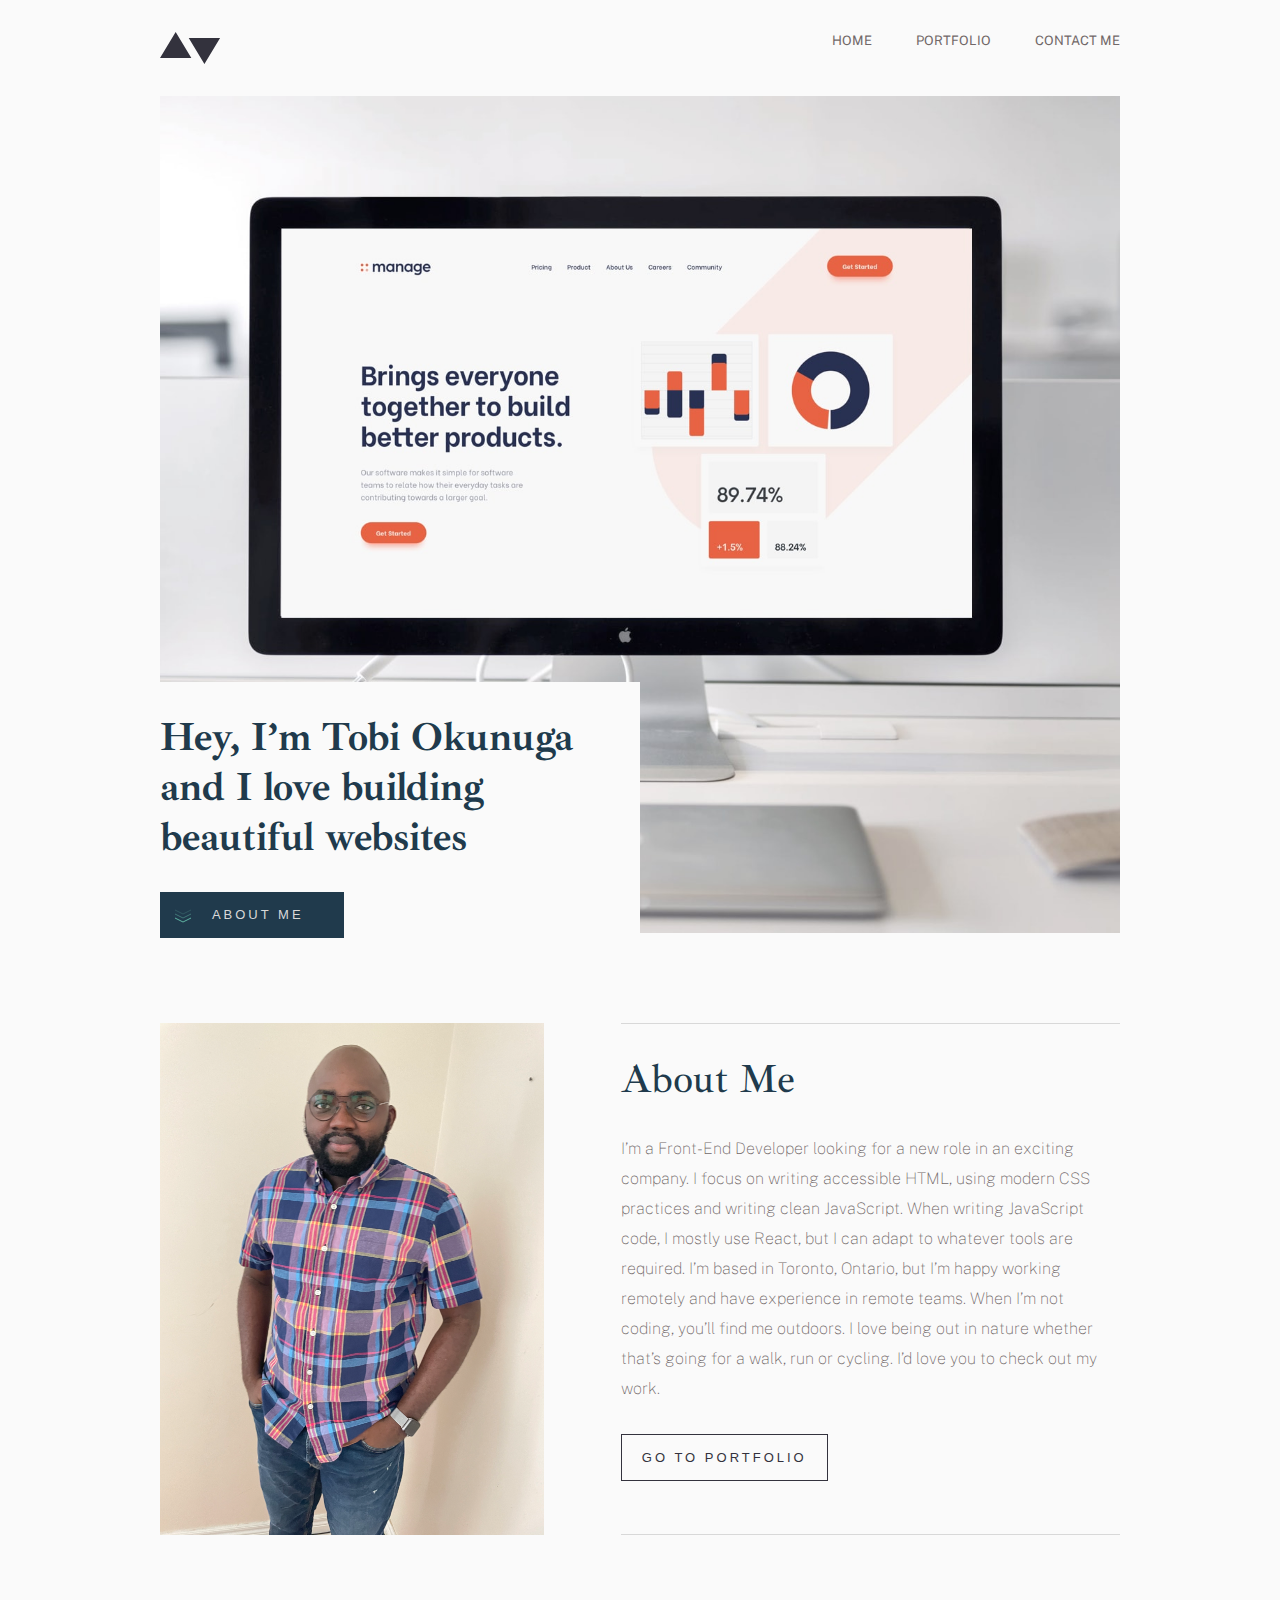
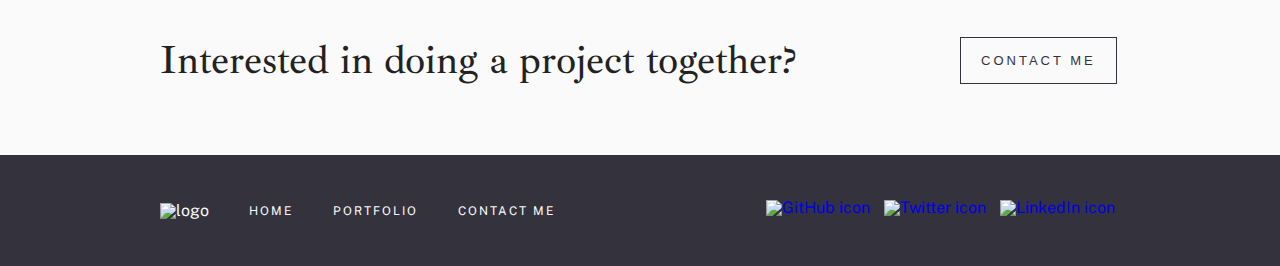
==== project/index.html @ c448e8ac "updated the styles" ====
<!DOCTYPE html>
<html lang="en">

<head>
  <meta charset="UTF-8">
  <meta name="viewport" content="width=device-width, initial-scale=1.0">
  <link rel="stylesheet" href="../project/styles/setup.css">
  <link rel="stylesheet" href="../project/styles/app.css">
  <link rel="icon" type="image/png" sizes="32x32" href="./images/favicon-32x32.png">
  <script src="https://kit.fontawesome.com/ad26f8493a.js" crossorigin="anonymous"></script>
  <title>Home</title>
</head>

<body>
  <div class="wrapper">
    <header>
      <div class="navContainer">
        <span class="logo">
          <img src="../project/images/logo.svg" alt="logo">
        </span>
        <span class="hamburger">
          <img src="../project/images/icons/hamburger.svg" alt="hamburger menu">
        </span>
        <ul class="nav">
          <li><a href="index.html">home</a> </li>
          <li><a href="portfolio.html">portfolio</a></li>
          <li><a href="contact.html">contact me</a></li>
        </ul>
      </div>
      <div class="homepageImageContainer">
        <!-- MOBILE -->
        <img class="homepageImageMobile" src="../project/images/homepage/mobile/image-homepage-hero.jpg"
          alt="homepage image">
        <!-- <img class="homepageImageMobile" src="../project/images/portfolio/MiMovie.png" alt="homepage image"> -->
        <!-- TABLET -->
        <!-- <img class="homepageImageTablet" src="../project/images/homepage/tablet/image-homepage-hero@2x.jpg"
          alt="homepage image"> -->

            <img class="homepageImageTablet" src="../project/images/homepage/tablet/image-homepage-hero@2x.jpg"
              alt="homepage image">
        <!-- DESKTOP -->
        <img class="homepageImageDesktop" src="../project/images/homepage/desktop/image-homepage-hero@2x.jpg"
          alt="homepage image">
      </div>
      <div class="introWrapper">
        <h1>Hey, I’m Tobi Okunuga and I love building beautiful websites</h1>

        <button class="btn btn-primary-normal"><span class="downArrow"> <img
              src="../project/images/icons/down-arrows.svg" alt="down arrow"> </span> about me</button>
      </div>
    </header>
    <main>
      <section class="about">
        <div class="imgContainer">
          <!-- <img src="../project/images/homepage/mobile/image-homepage-profile.jpg" alt="my picture"> -->
                    <img src="../IMG-5834.jpg" alt="my picture">

        </div>
        <div class="aboutMe">
          <h2>About Me</h2>
          <p>I’m a Front-End Developer looking for a new role in an exciting company.
            I focus on writing accessible HTML, using modern CSS practices and writing clean
            JavaScript. When writing JavaScript code, I mostly use React, but I can adapt to
            whatever tools are required. I’m based in Toronto, Ontario, but I’m happy working remotely
            and have experience in remote teams. When I’m not coding, you’ll find me outdoors.
            I love being out in nature whether that’s going for a walk, run or cycling. I’d love
            you to check out my work.</p>
          <!-- <a href="portfolio.html" class="btn btn-secondary-normal aboutBtn">go to portfolio</a> -->
          <a href="portfolio.html"><button class="btn btn-secondary-normal aboutBtn">go to portfolio</button></a> 
        </div>
      </section>
      <section class="contactMe">
        <h3>Interested in doing a project together?</h3>
        <!-- <a href="contact.html" class="btn btn-secondary-normal contactMeBtn">contact me</a> -->
        <a href="contact.html"><button class="btn btn-secondary-normal contactMeBtn">contact me</button></a> 
      </section>
    </main>
  </div>

  <footer>
    <div class="wrapper">
      <div class="footerContainer">
        <div class="footerLogoContact">
          <img src="../project/images/logo-white.svg" alt="logo">
          <ul class="footerNav">
            <li><a href="index.html">home</a> </li>
            <li><a href="portfolio.html">portfolio</a></li>
            <li><a href="contact.html">contact me</a></li>
          </ul>
        </div>

        <div class="socials">
          <a href="#"><img src="../project/images/icons/github-white.svg" alt="GitHub icon"></a>
          <a href="#"><img src="../project/images/icons/twitter-white.svg" alt="Twitter icon"></a>
          <a href="#"><img src="../project/images/icons/linkedin-white.svg" alt="LinkedIn icon"></a>
        </div>
      </div>
    </div>
  </footer>
  <!-- <footer>
    <div class="footerLogoContact">
      <img src="../project/images/logo-white.svg" alt="logo">
      <ul class="footerNav">
        <li><a href="#">home</a> </li>
        <li><a href="portfolio.html">portfolio</a></li>
        <li><a href="contact.html">contact me</a></li>
      </ul>
    </div>

    <div class="socials">
      <a href="#"><img src="../project/images/icons/github-white.svg" alt="GitHub icon"></a>
      <a href="#"><img src="../project/images/icons/twitter-white.svg" alt="Twitter icon"></a>
      <a href="#"><img src="../project/images/icons/linkedin-white.svg" alt="LinkedIn icon"></a>
    </div>
  </footer> -->
  <script src="../starter-code/script/app.js"></script>
</body>

</html>
---- project/styles/setup.css ----
a,
abbr,
acronym,
address,
applet,
article,
aside,
audio,
b,
big,
blockquote,
body,
canvas,
caption,
center,
cite,
code,
dd,
del,
details,
dfn,
div,
dl,
dt,
em,
embed,
fieldset,
figcaption,
figure,
footer,
form,
h1,
h2,
h3,
h4,
h5,
h6,
header,
hgroup,
html,
i,
iframe,
img,
ins,
kbd,
label,
legend,
li,
mark,
menu,
nav,
object,
ol,
output,
p,
pre,
q,
ruby,
s,
samp,
section,
small,
span,
strike,
strong,
sub,
summary,
sup,
table,
tbody,
td,
tfoot,
th,
thead,
time,
tr,
tt,
u,
ul,
var,
video {
  margin: 0;
  padding: 0;
  border: 0;
  font-size: 100%;
  font: inherit;
  vertical-align: baseline;
}
article,
aside,
details,
figcaption,
figure,
footer,
header,
hgroup,
menu,
nav,
section {
  display: block;
}
body {
  line-height: 1;
}
ol,
ul {
  list-style: none;
}
blockquote,
q {
  quotes: none;
}
blockquote:after,
blockquote:before,
q:after,
q:before {
  content: "";
  content: none;
}
table {
  border-collapse: collapse;
  border-spacing: 0;
}
input[type="search"]::-webkit-search-cancel-button,
input[type="search"]::-webkit-search-decoration,
input[type="search"]::-webkit-search-results-button,
input[type="search"]::-webkit-search-results-decoration {
  -webkit-appearance: none;
  -moz-appearance: none;
}
input[type="search"] {
  -webkit-appearance: none;
  -moz-appearance: none;
  -webkit-box-sizing: content-box;
  -moz-box-sizing: content-box;
  box-sizing: content-box;
}
textarea {
  overflow: auto;
  vertical-align: top;
  resize: vertical;
}
audio,
canvas,
video {
  display: inline-block;
  max-width: 100%;
}
audio:not([controls]) {
  display: none;
  height: 0;
}
[hidden] {
  display: none;
}
html {
  font-size: 100%;
  -webkit-text-size-adjust: 100%;
  -ms-text-size-adjust: 100%;
}
a:focus {
  outline: thin dotted;
}
a:active,
a:hover {
  outline: 0;
}
img {
  border: 0;
  -ms-interpolation-mode: bicubic;
}
figure {
  margin: 0;
}
form {
  margin: 0;
}
fieldset {
  border: 1px solid silver;
  margin: 0 2px;
  padding: 0.35em 0.625em 0.75em;
}
legend {
  border: 0;
  padding: 0;
  white-space: normal;
}
button,
input,
select,
textarea {
  font-size: 100%;
  margin: 0;
  vertical-align: baseline;
}
button,
input {
  line-height: normal;
}
button,
select {
  text-transform: none;
}
button,
html input[type="button"],
input[type="reset"],
input[type="submit"] {
  -webkit-appearance: button;
  cursor: pointer;
}
button[disabled],
html input[disabled] {
  cursor: default;
}
input[type="checkbox"],
input[type="radio"] {
  box-sizing: border-box;
  padding: 0;
}
input[type="search"] {
  -webkit-appearance: textfield;
  -moz-box-sizing: content-box;
  -webkit-box-sizing: content-box;
  box-sizing: content-box;
}
input[type="search"]::-webkit-search-cancel-button,
input[type="search"]::-webkit-search-decoration {
  -webkit-appearance: none;
}
button::-moz-focus-inner,
input::-moz-focus-inner {
  border: 0;
  padding: 0;
}
textarea {
  overflow: auto;
  vertical-align: top;
}
table {
  border-collapse: collapse;
  border-spacing: 0;
}
button,
html,
input,
select,
textarea {
  color: #222;
}
::-moz-selection {
  background: #b3d4fc;
  text-shadow: none;
}
::selection {
  background: #b3d4fc;
  text-shadow: none;
}
img {
  vertical-align: middle;
}
fieldset {
  border: 0;
  margin: 0;
  padding: 0;
}
textarea {
  resize: vertical;
}
.chromeframe {
  margin: 0.2em 0;
  background: #ccc;
  color: #000;
  padding: 0.2em 0;
}

.clearfix:after {
  visibility: hidden;
  display: block;
  font-size: 0;
  content: "";
  clear: both;
  height: 0;
}

* {
  -moz-box-sizing: border-box;
  -webkit-box-sizing: border-box;
  box-sizing: border-box;
}

.visuallyHidden:not(:focus):not(:active) {
  position: absolute;
  width: 1px;
  height: 1px;
  margin: -1px;
  border: 0;
  padding: 0;
  white-space: nowrap;
  clip-path: inset(100%);
  clip: rect(00 0 0);
  overflow: hidden;
}
---- project/styles/app.css ----
@import url("https://fonts.googleapis.com/css2?family=Ibarra+Real+Nova:wght@400;500;600;700&display=swap");
@import url("https://fonts.googleapis.com/css2?family=Public+Sans:wght@300;400&display=swap");

/* font-family: 'Ibarra Real Nova', serif; */

/* <link rel="preconnect" href="https://fonts.gstatic.com">
<link href="https://fonts.googleapis.com/css2?family=Ibarra+Real+Nova:wght@400;500;600;700&display=swap" rel="stylesheet">  */

/* <link rel="preconnect" href="https://fonts.gstatic.com">
<link href="https://fonts.googleapis.com/css2?family=Public+Sans:wght@300;400&display=swap" rel="stylesheet">  */

/* font-family: 'Public Sans', sans-serif; */

html {
  font-size: 62.5%;
}

body {
  font-family: "Public Sans", sans-serif;
  font-size: 1.6rem;
  background-color: #fafafa;
}

.wrapper {
  max-width: 960px;
  width: 90%;
  margin: 0 auto;
}

/* HEADINGS */
h1,
h2,
h3 {
  font-family: "Ibarra Real Nova", serif;
}

h1 {
  font-weight: 700;
  line-height: 50px;
  font-size: 4rem;
  color: #203a4c;
  margin-top: 3rem;
  margin-bottom: 3rem;
}

h2 {
  font-weight: 500;
  line-height: 50px;
  font-size: 4rem;
  color: #203a4c;
}

h3 {
  font-weight: 500;
  line-height: 50px;
  font-size: 4rem;
}
.homepageImageTablet,
.homepageImageDesktop {
  display: none;
}

/* BUTTON */
.btn {
  text-transform: uppercase;
  font-size: 1.3rem;
  letter-spacing: 0.3rem;
  outline: none;
  border: none;
}

.btn-primary-normal {
  background-color: #203a4c;
  color: #d8d8d8;
  padding-left: 0;
  padding: 1.5rem 4rem 1.5rem 0rem;
}

.btn-primary-normal:hover,
.btn-primary-normal:focus {
  background-color: #5fb4a2;
}

.btn-secondary-normal {
  border: 1px solid #33323d;
  padding: 1.5rem 2rem 1.5rem 2rem;
  background-color: #fafafa;
  color: #33323d;
}

.btn.btn-secondary-normal:hover {
  background-color: #33323d;
  color: #fafafa;
}
/* HEADER */
.navContainer {
  display: flex;
  justify-content: space-between;
  margin-top: 3.2rem;
  margin-bottom: 3.2rem;
}

span {
  display: block;
}

ul {
  display: none;
}
ul li {
  text-transform: uppercase;
  display: inline-block;
 
}

a {
  text-decoration: none;
}
.nav li a:hover,
.nav li a:focus {
  color: #5fb4a2;
}

.contactMe a,
.aboutMe a {
  color: #222222;
}

/* IMAGE STYLING */
.homepageImage,
.imgContainer img {
  width: 100%;
}

.homepageImageMobile {
  width: 100%;
}

.downArrow {
  display: inline-block;
  padding: 0 1.5rem;
}

/* ABOUT SECTION */
.about {
  margin-top: 9rem;
}

.aboutMe {
  border-top: 1px solid #d8d8d8;
  border-bottom: 1px solid #d8d8d8;
  margin-top: 3.5rem;
  padding-bottom: 3rem 0;
}

.aboutMe h2 {
  padding: 3rem 0;
}

.aboutMe p {
  color: #716868;
  line-height: 3rem;
  font-weight: 100;
  margin-bottom: 3rem;
}

.aboutBtn {
  margin-bottom: 5rem;
}

.aboutBtn:hover {
  color: #fafafa;
}
/* CONTACT ME */
.contactMe {
  text-align: center;
  padding-top: 10rem;
  padding-bottom: 7rem;
}

.contactMeBtn {
  margin-top: 3.5rem;
}

/* FOOTER */
footer {
  color: #fafafa;
  background-color: #33323d;
  padding-top: 5rem;
  text-align: center;
}

.footerNav {
  display: flex;
  list-style-type: none;
  flex-direction: column;
}

.footerNav li {
  font-size: 1.2rem;
  letter-spacing: 0.2rem;
  margin-top: 4.5rem;
}

.footerNav li a {
  text-decoration: none;
  color: #fafafa;
}

.socials img {
  margin: 4.5rem 0.5rem 5rem;
}

/* PORFOLIO STYLINGS */
/* FIRST PROJECT */

.projectDetails {
  margin-top: 4rem;
  border-top: 1px solid #d8d8d8;
  border-bottom: 1px solid #d8d8d8;
}

.projectDetails p {
  color: #716868;
  line-height: 3rem;
  font-weight: 100;
  margin-bottom: 3rem;
}

.viewProjectBtn {
  margin-bottom: 4rem;
}

/* SECOND PROJECT */
.secondProject,
.thirdProject,
.fourthProject {
  margin-top: 8rem;
  border-top: 1px solid #d8d8d8;
}

/* CONTACT */
.firstContactSection {
  margin-top: 5rem;
  border-top: 1px solid #d8d8d8;
  border-bottom: 1px solid #d8d8d8;
}

.firstContactSection h2 {
  padding: 2rem 0;
}

.getInTouchContainer p {
  color: #716868;
  line-height: 3rem;
  font-weight: 100;
  font-size: 1.4rem;
}

.getInTouchContainer .socials img {
  margin-top: 2rem;
  margin-left: 0;
  margin-bottom: 2.5rem;
}

/* FORM */
.contactMeForm h2 {
  padding: 3rem 0;
}
.contactMeForm textarea {
  font-family: "Public Sans", sans-serif;
  resize: none;
}

.contactMeForm input,
.contactMeForm textarea {
  font-size: 1.3rem;
  background-color: #d8d8d8;
  outline: none;
  border: none;
  padding: 2rem;
  margin-bottom: 2rem;
}
.contactMeForm label {
  display: inline-block;
  font-size: 1.5rem;
  font-weight: 100;
  color: #716868;
  padding: 1.3rem 0;
}
.contactMeForm input,
.contactMeForm textarea {
  width: 100%;
}

.sendMeBtn {
  background-color: #203a4c;
  color: #fafafa;
  margin-bottom: 7rem;
  padding: 1.5rem 2rem 1.5rem 2rem;
}

/* MEDIA QUERIES */
/* Portrait tablet and small desktops */
/* Large desktop */

@media (min-width: 768px) {
  /* HOME */
  header {
    position: relative;
  }

  .homepageImageMobile {
    display: none;
  }

  .homepageImageTablet {
    display: block;
    width: 100%;
  }
  .introWrapper {
    background-color: #fafafa;
    position: absolute;
    width: 75%;
    top: 38rem;
  }

  .about {
    display: flex;
    justify-content: space-between;
  }

  .aboutMe {
    width: 52%;
    margin-top: 0;
  }

  .imgContainer {
    width: 40%;
  }

  .imgContainer img {
    height: 100%;
    object-position: contain;
  }

  /* NAVIGATION */
  .hamburger {
    display: none;
  }

  .nav {
    display: block;
  }

  .nav li a {
    font-size: 1.3rem;
    color: #716868;
    margin-left: 4rem;
  }

  /* CONTACT ME */

  .contactMe {
    display: flex;
    justify-content: space-between;
    align-items: center;
  }

  .contactMe a,
  .aboutMe a {
    color: #222222;
    width:17%;
  }

  .contactMe h3 {
    flex-grow: 2;
    text-align: left;
    width: 40%;
  }

  .contactMeBtn {
  margin-top: 0;
}
  .contactMeBtn {
    /* width: 35%; */
    /* height: -moz-max-content; */
  }

  .firstProject,
  .thirdProject {
    display: flex;
    justify-content: space-between;
    margin-top: 10rem;
  }

  .projectImg {
    width: 54%;
  }

  .projectImg img {
    height: 91%;
    object-fit: fill;
  }

  .projectDetails {
    width: 40%;
    margin-top: 0;
  }

  .secondProject,
  .fourthProject {
    display: flex;
    flex-direction: row-reverse;
    border-top: none;
    justify-content: space-between;
  }

  .thirdProject {
    border: none;
  }

  footer {
    padding: 0;
    text-align: unset;
  }

  .footerContainer {
    display: flex;
    justify-content: space-between;
  }
  .footerLogoContact {
    display: flex;
    justify-content: center;
    align-items: center;
  }

  .footerNav {
    flex-direction: row;
  }

  .footerNav li {
    margin-left: 4rem;
    margin-top: 0;
  }

  .footerContainer {
    justify-content: space-between;
    align-items: center;
  }
}

/* Desktop Styles */
@media only screen and (min-width: 960px) and (max-width: 972px) {
  .introWrapper {
    background-color: #fafafa;
    position: absolute;
    width: 51%;
    top: 46rem;
    height: 27vh;
  }
}

@media only screen and (min-width: 973px) and (max-width: 1020px) {
  .introWrapper {
    top: 58rem;
  }

  .about {
    margin-top: 15rem;
  }

  .firstContactSection,
  .contactMeForm {
    display: flex;
    justify-content: space-between;
    padding: 4rem 0;
  }

  .firstContactSection h2,
  .contactMeForm h2 {
    padding: 0;
  }

  .getInTouchContainer,
  form {
    width: 60%;
  }
}

@media only screen and (min-width: 1021px) {
  .introWrapper {
    width: 50%;
    top: 65rem;
  }

  .firstContactSection,
  .contactMeForm {
    display: flex;
    justify-content: space-between;
    padding: 4rem 0;
  }

  .firstContactSection h2,
  .contactMeForm h2 {
    padding: 0;
  }

  .getInTouchContainer,
  form {
    width: 60%;
  }
}
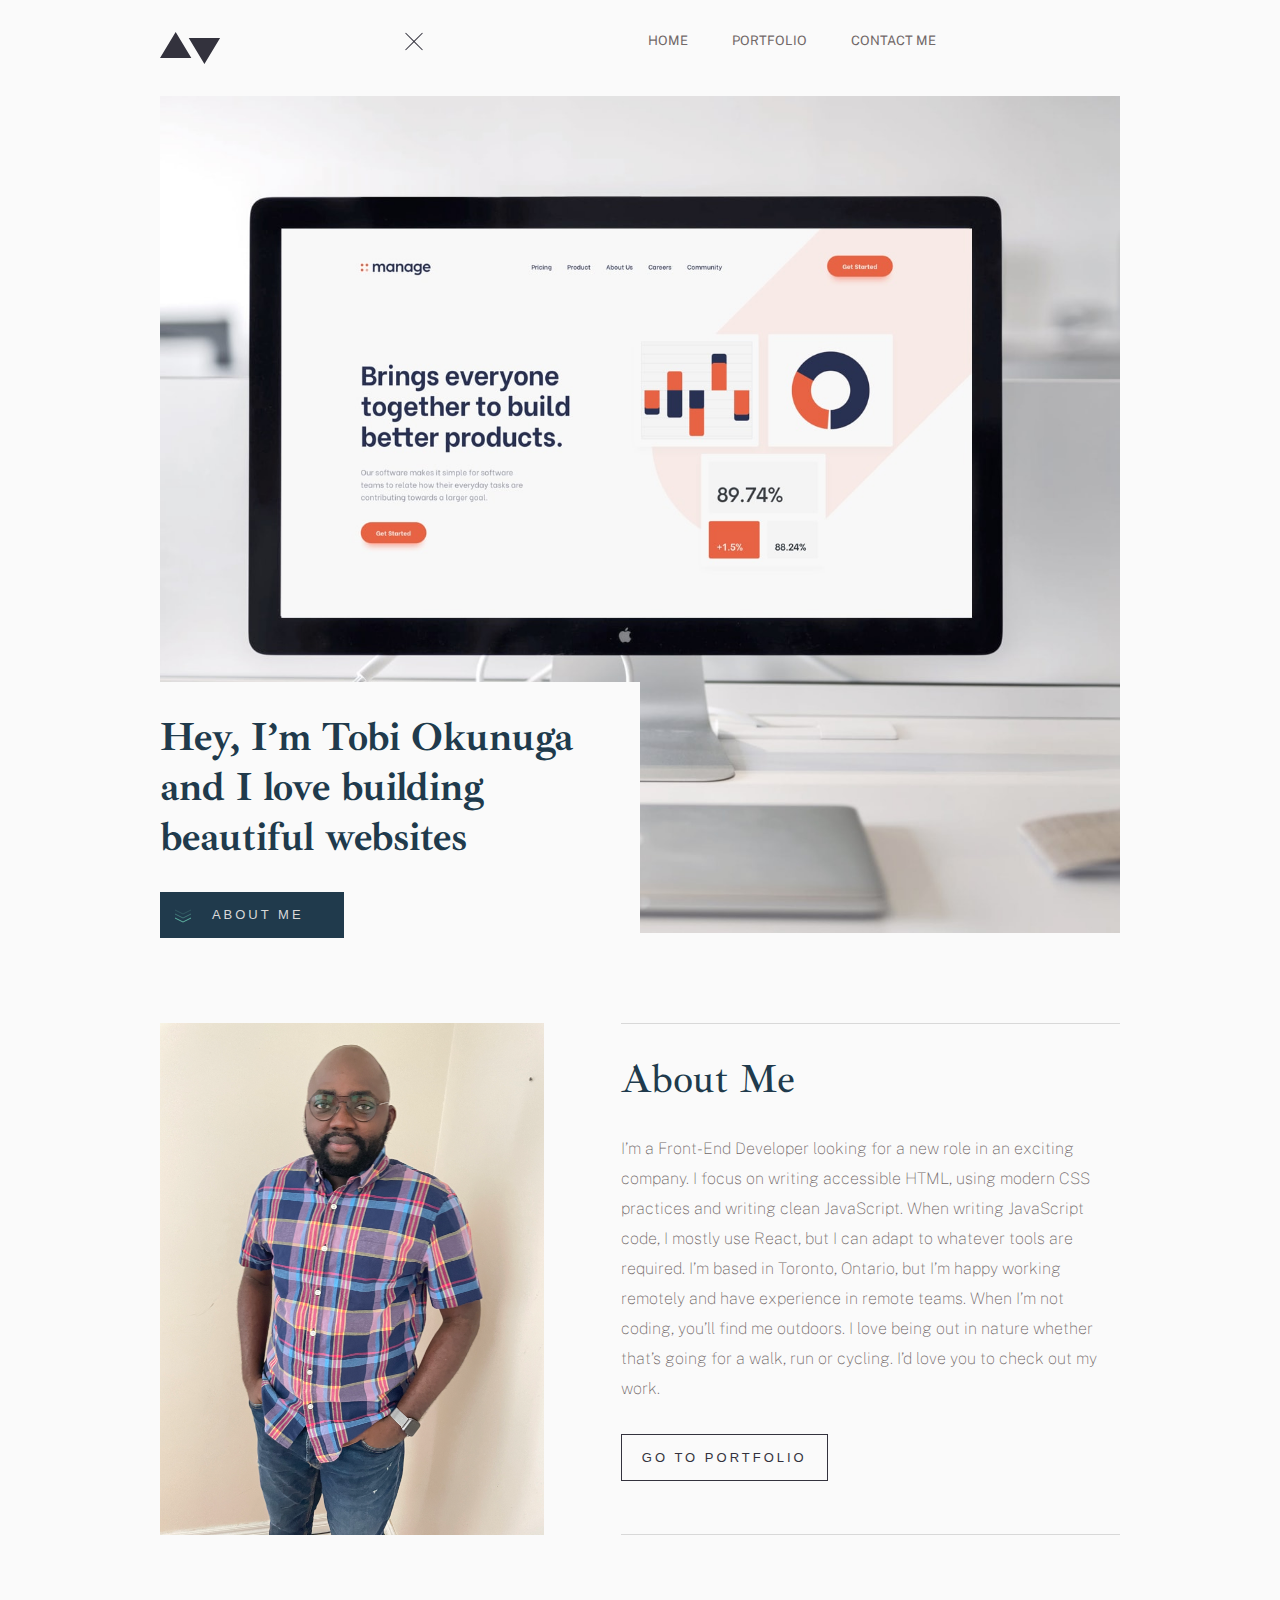
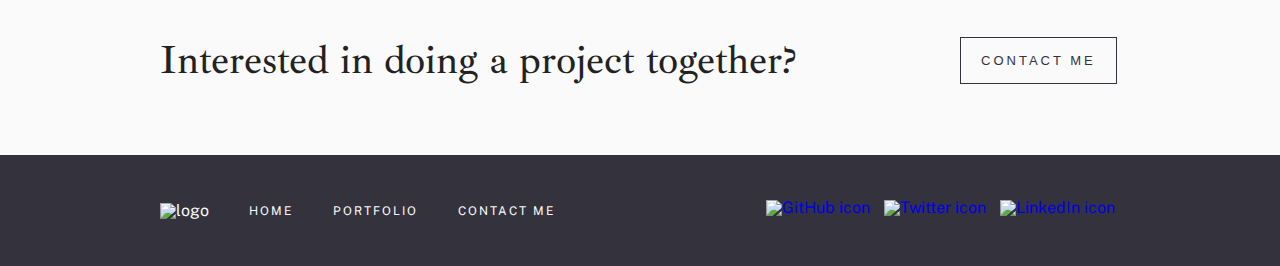
==== commit f39f07d5: "clean up" ====
--- a/project/index.html
+++ b/project/index.html
@@ -21,11 +21,23 @@
         <span class="hamburger">
           <img src="../project/images/icons/hamburger.svg" alt="hamburger menu">
         </span>
+
+        <span class="close">
+          <img src="../project/images/icons/close.svg" alt="close menu">
+        </span>
         <ul class="nav">
           <li><a href="index.html">home</a> </li>
           <li><a href="portfolio.html">portfolio</a></li>
           <li><a href="contact.html">contact me</a></li>
         </ul>
+
+        <div class="menu">
+          <ul>
+            <li><a href="index.html">home</a> </li>
+            <li><a href="portfolio.html">portfolio</a></li>
+            <li><a href="contact.html">contact me</a></li>
+          </ul>
+        </div>
       </div>
       <div class="homepageImageContainer">
         <!-- MOBILE -->
@@ -36,8 +48,8 @@
         <!-- <img class="homepageImageTablet" src="../project/images/homepage/tablet/image-homepage-hero@2x.jpg"
           alt="homepage image"> -->
 
-            <img class="homepageImageTablet" src="../project/images/homepage/tablet/image-homepage-hero@2x.jpg"
-              alt="homepage image">
+        <img class="homepageImageTablet" src="../project/images/homepage/tablet/image-homepage-hero@2x.jpg"
+          alt="homepage image">
         <!-- DESKTOP -->
         <img class="homepageImageDesktop" src="../project/images/homepage/desktop/image-homepage-hero@2x.jpg"
           alt="homepage image">
@@ -45,15 +57,15 @@
       <div class="introWrapper">
         <h1>Hey, I’m Tobi Okunuga and I love building beautiful websites</h1>
 
-        <button class="btn btn-primary-normal"><span class="downArrow"> <img
-              src="../project/images/icons/down-arrows.svg" alt="down arrow"> </span> about me</button>
+        <a href="#about"><button class="btn btn-primary-normal"><span class="downArrow"> <img
+                src="../project/images/icons/down-arrows.svg" alt="down arrow"> </span> about me</button></a>
       </div>
     </header>
     <main>
-      <section class="about">
+      <section class="about" id="about">
         <div class="imgContainer">
           <!-- <img src="../project/images/homepage/mobile/image-homepage-profile.jpg" alt="my picture"> -->
-                    <img src="../IMG-5834.jpg" alt="my picture">
+          <img src="../project/images/tobi.jpg" alt="my picture">
 
         </div>
         <div class="aboutMe">
@@ -66,16 +78,17 @@
             I love being out in nature whether that’s going for a walk, run or cycling. I’d love
             you to check out my work.</p>
           <!-- <a href="portfolio.html" class="btn btn-secondary-normal aboutBtn">go to portfolio</a> -->
-          <a href="portfolio.html"><button class="btn btn-secondary-normal aboutBtn">go to portfolio</button></a> 
+          <a href="portfolio.html"><button class="btn btn-secondary-normal aboutBtn">go to portfolio</button></a>
         </div>
       </section>
       <section class="contactMe">
         <h3>Interested in doing a project together?</h3>
         <!-- <a href="contact.html" class="btn btn-secondary-normal contactMeBtn">contact me</a> -->
-        <a href="contact.html"><button class="btn btn-secondary-normal contactMeBtn">contact me</button></a> 
+        <a href="contact.html"><button class="btn btn-secondary-normal contactMeBtn">contact me</button></a>
       </section>
     </main>
   </div>
+
 
   <footer>
     <div class="wrapper">
@@ -97,23 +110,8 @@
       </div>
     </div>
   </footer>
-  <!-- <footer>
-    <div class="footerLogoContact">
-      <img src="../project/images/logo-white.svg" alt="logo">
-      <ul class="footerNav">
-        <li><a href="#">home</a> </li>
-        <li><a href="portfolio.html">portfolio</a></li>
-        <li><a href="contact.html">contact me</a></li>
-      </ul>
-    </div>
 
-    <div class="socials">
-      <a href="#"><img src="../project/images/icons/github-white.svg" alt="GitHub icon"></a>
-      <a href="#"><img src="../project/images/icons/twitter-white.svg" alt="Twitter icon"></a>
-      <a href="#"><img src="../project/images/icons/linkedin-white.svg" alt="LinkedIn icon"></a>
-    </div>
-  </footer> -->
-  <script src="../starter-code/script/app.js"></script>
+  <script src="../project/script/app.js"></script>
 </body>
 
 </html>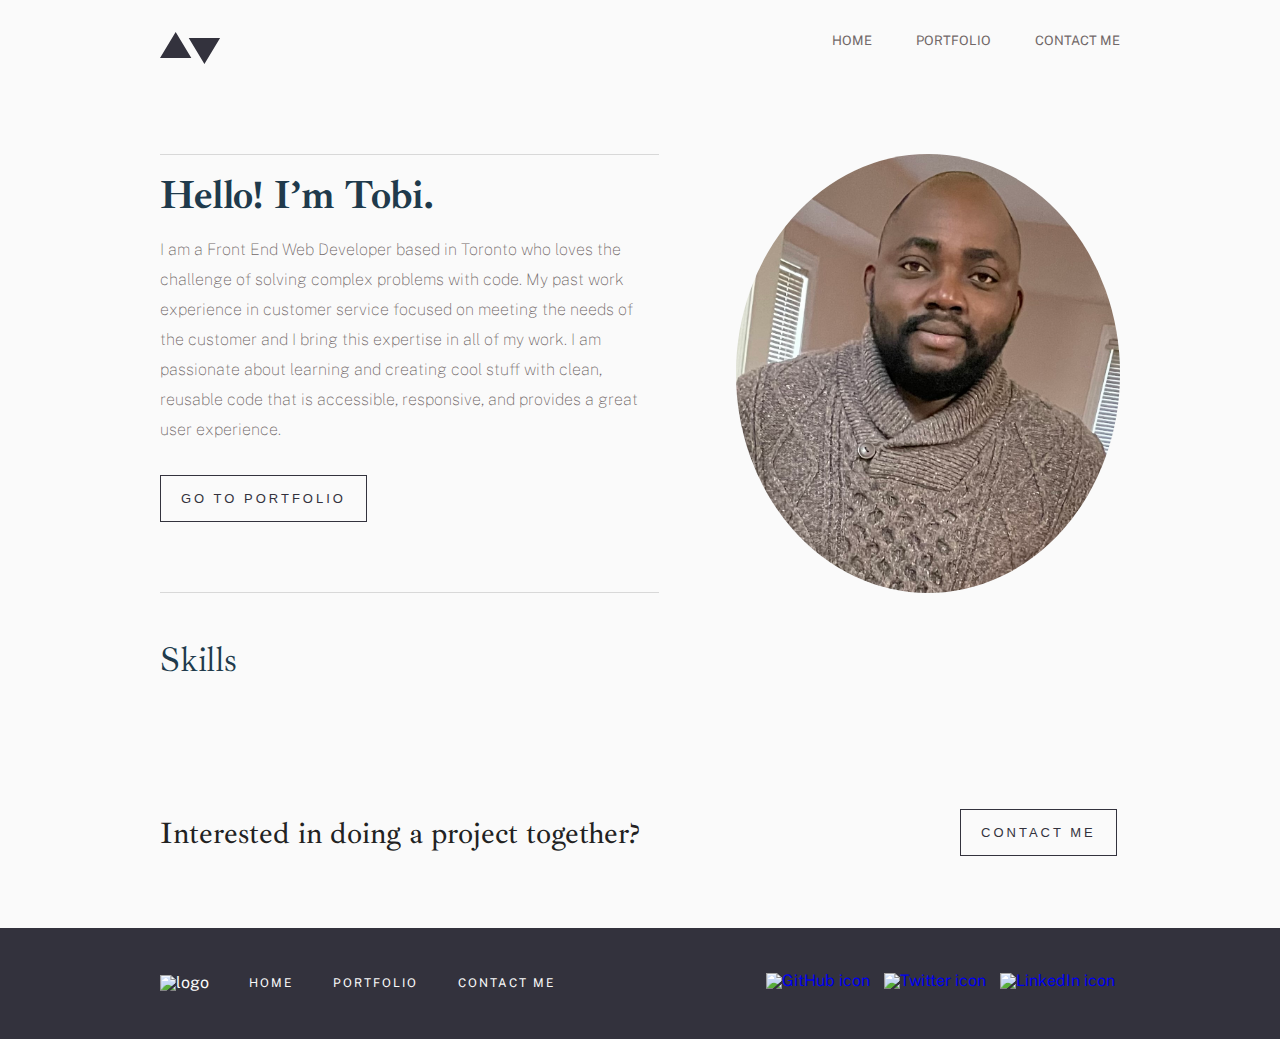
==== commit ee805d27: "changed homepage" ====
--- a/project/index.html
+++ b/project/index.html
@@ -6,14 +6,16 @@
   <meta name="viewport" content="width=device-width, initial-scale=1.0">
   <link rel="stylesheet" href="../project/styles/setup.css">
   <link rel="stylesheet" href="../project/styles/app.css">
-  <link rel="icon" type="image/png" sizes="32x32" href="./images/favicon-32x32.png">
+  <link rel="stylesheet" href="https://cdnjs.cloudflare.com/ajax/libs/animate.css/4.1.1/animate.min.css" />
+
   <script src="https://kit.fontawesome.com/ad26f8493a.js" crossorigin="anonymous"></script>
   <title>Home</title>
 </head>
 
 <body>
-  <div class="wrapper">
-    <header>
+  <header>
+    <div class="wrapper">
+
       <div class="navContainer">
         <span class="logo">
           <img src="../project/images/logo.svg" alt="logo">
@@ -27,67 +29,67 @@
         </span>
         <ul class="nav">
           <li><a href="index.html">home</a> </li>
-          <li><a href="portfolio.html">portfolio</a></li>
-          <li><a href="contact.html">contact me</a></li>
+          <li><a href="project/portfolio.html">portfolio</a></li>
+          <li><a href="project/contact.html">contact me</a></li>
         </ul>
 
         <div class="menu">
           <ul>
             <li><a href="index.html">home</a> </li>
-            <li><a href="portfolio.html">portfolio</a></li>
-            <li><a href="contact.html">contact me</a></li>
+            <li><a href="project/portfolio.html">portfolio</a></li>
+            <li><a href="project/contact.html">contact me</a></li>
           </ul>
         </div>
       </div>
-      <div class="homepageImageContainer">
-        <!-- MOBILE -->
-        <img class="homepageImageMobile" src="../project/images/homepage/mobile/image-homepage-hero.jpg"
-          alt="homepage image">
-        <!-- <img class="homepageImageMobile" src="../project/images/portfolio/MiMovie.png" alt="homepage image"> -->
-        <!-- TABLET -->
-        <!-- <img class="homepageImageTablet" src="../project/images/homepage/tablet/image-homepage-hero@2x.jpg"
-          alt="homepage image"> -->
 
-        <img class="homepageImageTablet" src="../project/images/homepage/tablet/image-homepage-hero@2x.jpg"
-          alt="homepage image">
-        <!-- DESKTOP -->
-        <img class="homepageImageDesktop" src="../project/images/homepage/desktop/image-homepage-hero@2x.jpg"
-          alt="homepage image">
+     
+  </header>
+  <main class="wrapper">
+
+    <section class="about" id="about">
+
+      <div class="aboutMe" id="aboutMe">
+        <h1>Hello! I’m Tobi. </h1>
+        <p>I am a Front End Web Developer based in Toronto who loves the challenge of solving complex problems with
+          code. My
+          past
+          work experience in customer service focused on meeting the needs of the customer and I bring this expertise
+          in all
+          of my
+          work. I am passionate about learning and creating cool stuff with clean, reusable code that is accessible,
+          responsive,
+          and provides a great user experience.</p>
+          <!-- <a href="project/assets/TOBI OKUNUGA - RESUME.pdf" target="_blank"><button
+            class="btn btn-secondary-normal aboutBtn">resume {pdf}</button></a>
+          <a href="./project/resume.html" target="_blank"><button
+              class="btn btn-secondary-normal aboutBtn">resume {web}</button></a> -->
+          <a href="project/portfolio.html"><button class="btn btn-secondary-normal aboutBtn">go to
+            portfolio</button></a>
       </div>
-      <div class="introWrapper">
-        <h1>Hey, I’m Tobi Okunuga and I love building beautiful websites</h1>
 
-        <a href="#about"><button class="btn btn-primary-normal"><span class="downArrow"> <img
-                src="../project/images/icons/down-arrows.svg" alt="down arrow"> </span> about me</button></a>
+      <div class="imgContainer">
+        <img src="../project/images/mypix.jpg" alt="my picture" style="border-radius: 50%; object-fit:contain;"
+          class="profileImg">
       </div>
-    </header>
-    <main>
-      <section class="about" id="about">
-        <div class="imgContainer">
-          <!-- <img src="../project/images/homepage/mobile/image-homepage-profile.jpg" alt="my picture"> -->
-          <img src="../project/images/tobi.jpg" alt="my picture">
+    </section>
 
-        </div>
-        <div class="aboutMe">
-          <h2>About Me</h2>
-          <p>I’m a Front-End Developer looking for a new role in an exciting company.
-            I focus on writing accessible HTML, using modern CSS practices and writing clean
-            JavaScript. When writing JavaScript code, I mostly use React, but I can adapt to
-            whatever tools are required. I’m based in Toronto, Ontario, but I’m happy working remotely
-            and have experience in remote teams. When I’m not coding, you’ll find me outdoors.
-            I love being out in nature whether that’s going for a walk, run or cycling. I’d love
-            you to check out my work.</p>
-          <!-- <a href="portfolio.html" class="btn btn-secondary-normal aboutBtn">go to portfolio</a> -->
-          <a href="portfolio.html"><button class="btn btn-secondary-normal aboutBtn">go to portfolio</button></a>
-        </div>
-      </section>
-      <section class="contactMe">
-        <h3>Interested in doing a project together?</h3>
-        <!-- <a href="contact.html" class="btn btn-secondary-normal contactMeBtn">contact me</a> -->
-        <a href="contact.html"><button class="btn btn-secondary-normal contactMeBtn">contact me</button></a>
-      </section>
-    </main>
-  </div>
+    <section class="skillSet">
+      <p>Skills</p>
+      <div class="skillsIcons">
+        <i class="fab fa-html5"></i>
+        <i class="fab fa-css3"></i>
+        <i class="fab fa-sass"></i>
+        <i class="fab fa-js"></i>
+        <i class="fab fa-react"></i>
+        <i class="fab fa-github"></i>
+      </div>
+
+    </section>
+    <section class="contactMe">
+      <h3>Interested in doing a project together?</h3>
+      <a href="project/contact.html"><button class="btn btn-secondary-normal contactMeBtn">contact me</button></a>
+    </section>
+  </main>
 
 
   <footer>
@@ -97,15 +99,18 @@
           <img src="../project/images/logo-white.svg" alt="logo">
           <ul class="footerNav">
             <li><a href="index.html">home</a> </li>
-            <li><a href="portfolio.html">portfolio</a></li>
-            <li><a href="contact.html">contact me</a></li>
+            <li><a href="project/portfolio.html">portfolio</a></li>
+            <li><a href="project/contact.html">contact me</a></li>
           </ul>
         </div>
 
         <div class="socials">
-          <a href="#"><img src="../project/images/icons/github-white.svg" alt="GitHub icon"></a>
-          <a href="#"><img src="../project/images/icons/twitter-white.svg" alt="Twitter icon"></a>
-          <a href="#"><img src="../project/images/icons/linkedin-white.svg" alt="LinkedIn icon"></a>
+          <a href="https://github.com/tobidaniel-o" target="_blank"><img src="../project/images/icons/github-white.svg"
+              alt="GitHub icon"></a>
+          <a href="https://twitter.com/tobidaniel_o" target="_blank"><img
+              src="../project/images/icons/twitter-white.svg" alt="Twitter icon"></a>
+          <a href="https://www.linkedin.com/in/tobi-okunuga-3879b61a8/" target="_blank"><img
+              src="../project/images/icons/linkedin-white.svg" alt="LinkedIn icon"></a>
         </div>
       </div>
     </div>
--- a/project/styles/app.css
+++ b/project/styles/app.css
@@ -1,15 +1,5 @@
 @import url("https://fonts.googleapis.com/css2?family=Ibarra+Real+Nova:wght@400;500;600;700&display=swap");
 @import url("https://fonts.googleapis.com/css2?family=Public+Sans:wght@300;400&display=swap");
-
-/* font-family: 'Ibarra Real Nova', serif; */
-
-/* <link rel="preconnect" href="https://fonts.gstatic.com">
-<link href="https://fonts.googleapis.com/css2?family=Ibarra+Real+Nova:wght@400;500;600;700&display=swap" rel="stylesheet">  */
-
-/* <link rel="preconnect" href="https://fonts.gstatic.com">
-<link href="https://fonts.googleapis.com/css2?family=Public+Sans:wght@300;400&display=swap" rel="stylesheet">  */
-
-/* font-family: 'Public Sans', sans-serif; */
 
 html {
   font-size: 62.5%;
@@ -19,12 +9,56 @@
   font-family: "Public Sans", sans-serif;
   font-size: 1.6rem;
   background-color: #fafafa;
+  padding: 0;
 }
 
 .wrapper {
   max-width: 960px;
   width: 90%;
   margin: 0 auto;
+}
+
+.navContainer {
+  position: relative;
+}
+.hamburger,
+.close {
+  cursor: pointer;
+}
+.close {
+  display: none;
+}
+
+.menu {
+  background-color: #33323d;
+  display: none;
+  position: absolute;
+  width: 250px;
+  height: 200px;
+  top: 5rem;
+  right: 0rem;
+}
+
+.menu ul {
+  display: flex;
+  flex-direction: column;
+
+  margin: 4rem auto;
+  align-items: center;
+}
+
+.menu li:not(:last-child) {
+  margin-bottom: 3rem;
+}
+
+.menu a {
+  text-decoration: none;
+  color: #fafafa;
+  text-transform: uppercase;
+  font-size: 1.3rem;
+}
+.imgContainer {
+  display: none;
 }
 
 /* HEADINGS */
@@ -36,11 +70,9 @@
 
 h1 {
   font-weight: 700;
-  line-height: 50px;
+  line-height: 8rem;
   font-size: 4rem;
   color: #203a4c;
-  margin-top: 3rem;
-  margin-bottom: 3rem;
 }
 
 h2 {
@@ -53,11 +85,25 @@
 h3 {
   font-weight: 500;
   line-height: 50px;
-  font-size: 4rem;
+  font-size: 3rem;
 }
 .homepageImageTablet,
 .homepageImageDesktop {
   display: none;
+}
+
+.introWrapper {
+  height: 30vh;
+  display: flex;
+  justify-content: left;
+  flex-direction: column;
+  align-items: left;
+  margin-top: 9rem;
+}
+
+.introWrapper p {
+  font-size: 2.4rem;
+  padding-bottom: 3rem;
 }
 
 /* BUTTON */
@@ -110,7 +156,6 @@
 ul li {
   text-transform: uppercase;
   display: inline-block;
- 
 }
 
 a {
@@ -224,19 +269,19 @@
   color: #716868;
   line-height: 3rem;
   font-weight: 100;
-  margin-bottom: 3rem;
+  margin-bottom: 2rem;
 }
 
 .viewProjectBtn {
-  margin-bottom: 4rem;
+  margin-bottom: 1rem;
 }
 
 /* SECOND PROJECT */
 .secondProject,
 .thirdProject,
-.fourthProject {
+.fourthProject,
+.fifthProject {
   margin-top: 8rem;
-  border-top: 1px solid #d8d8d8;
 }
 
 /* CONTACT */
@@ -300,6 +345,28 @@
   padding: 1.5rem 2rem 1.5rem 2rem;
 }
 
+.skillSet {
+  display: flex;
+  flex-direction: column;
+  flex-wrap: wrap;
+  padding: 5rem 0 0;
+  color: #203a4c;
+}
+
+.skillSet p {
+  font-size: 3.5rem;
+  font-family: "Ibarra Real Nova", serif;
+  margin-bottom: 3rem;
+}
+
+.skillsIcons {
+  display: flex;
+  justify-content: space-between;
+}
+
+.skillSet i {
+  font-size: 5rem;
+}
 /* MEDIA QUERIES */
 /* Portrait tablet and small desktops */
 /* Large desktop */
@@ -310,6 +377,10 @@
     position: relative;
   }
 
+  .hamburger {
+    display: none;
+  }
+
   .homepageImageMobile {
     display: none;
   }
@@ -318,13 +389,11 @@
     display: block;
     width: 100%;
   }
+
+ 
   .introWrapper {
-    background-color: #fafafa;
-    position: absolute;
-    width: 75%;
-    top: 38rem;
-  }
-
+    width: 100%;
+  }
   .about {
     display: flex;
     justify-content: space-between;
@@ -337,10 +406,11 @@
 
   .imgContainer {
     width: 40%;
+    display: block;
   }
 
   .imgContainer img {
-    height: 100%;
+    /* height: 100%; */
     object-position: contain;
   }
 
@@ -361,6 +431,8 @@
 
   /* CONTACT ME */
 
+  
+
   .contactMe {
     display: flex;
     justify-content: space-between;
@@ -370,7 +442,7 @@
   .contactMe a,
   .aboutMe a {
     color: #222222;
-    width:17%;
+    width: 17%;
   }
 
   .contactMe h3 {
@@ -380,15 +452,12 @@
   }
 
   .contactMeBtn {
-  margin-top: 0;
-}
-  .contactMeBtn {
-    /* width: 35%; */
-    /* height: -moz-max-content; */
+    margin-top: 0;
   }
 
   .firstProject,
-  .thirdProject {
+  .thirdProject,
+  .fifthProject {
     display: flex;
     justify-content: space-between;
     margin-top: 10rem;
@@ -409,7 +478,7 @@
   }
 
   .secondProject,
-  .fourthProject {
+  .fourthProject, .sixthProject {
     display: flex;
     flex-direction: row-reverse;
     border-top: none;
@@ -455,17 +524,10 @@
   .introWrapper {
     background-color: #fafafa;
     position: absolute;
-    width: 51%;
-    top: 46rem;
-    height: 27vh;
   }
 }
 
 @media only screen and (min-width: 973px) and (max-width: 1020px) {
-  .introWrapper {
-    top: 58rem;
-  }
-
   .about {
     margin-top: 15rem;
   }
@@ -489,11 +551,6 @@
 }
 
 @media only screen and (min-width: 1021px) {
-  .introWrapper {
-    width: 50%;
-    top: 65rem;
-  }
-
   .firstContactSection,
   .contactMeForm {
     display: flex;
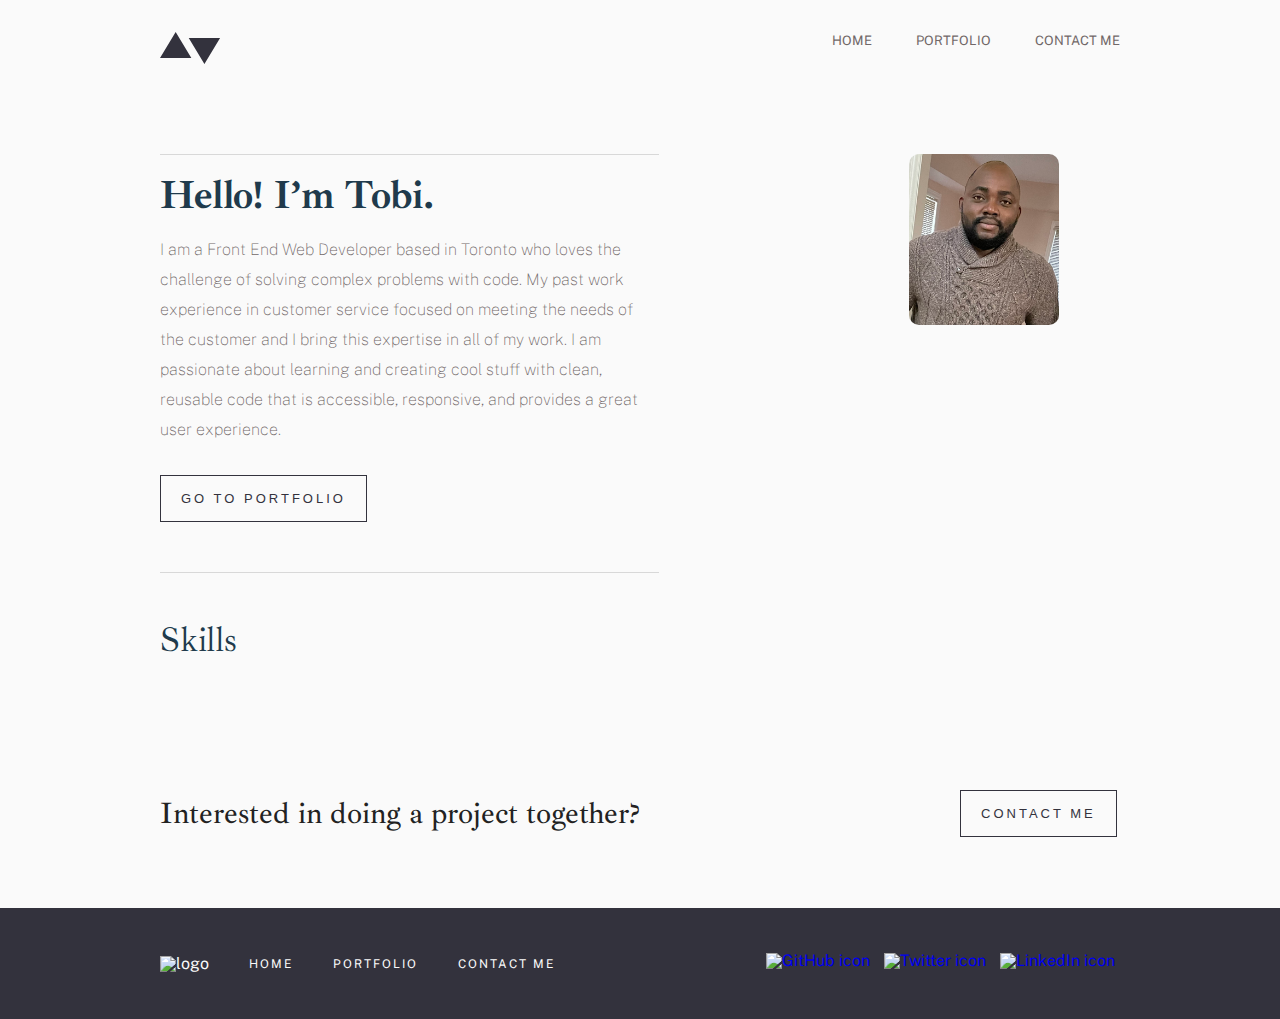
==== commit 85aa04f2: "resized hero-img" ====
--- a/project/index.html
+++ b/project/index.html
@@ -68,7 +68,7 @@
       </div>
 
       <div class="imgContainer">
-        <img src="../project/images/mypix.jpg" alt="my picture" style="border-radius: 50%; object-fit:contain;"
+        <img src="../project/images/mypix.jpg" alt="my picture" style="object-fit:contain;"
           class="profileImg">
       </div>
     </section>
--- a/project/styles/app.css
+++ b/project/styles/app.css
@@ -396,7 +396,6 @@
   }
   .about {
     display: flex;
-    justify-content: space-between;
   }
 
   .aboutMe {
@@ -405,13 +404,14 @@
   }
 
   .imgContainer {
-    width: 40%;
+    width: 150px;
     display: block;
+    margin-left: 25rem;
   }
 
   .imgContainer img {
-    /* height: 100%; */
     object-position: contain;
+    border-radius: 10px;
   }
 
   /* NAVIGATION */
